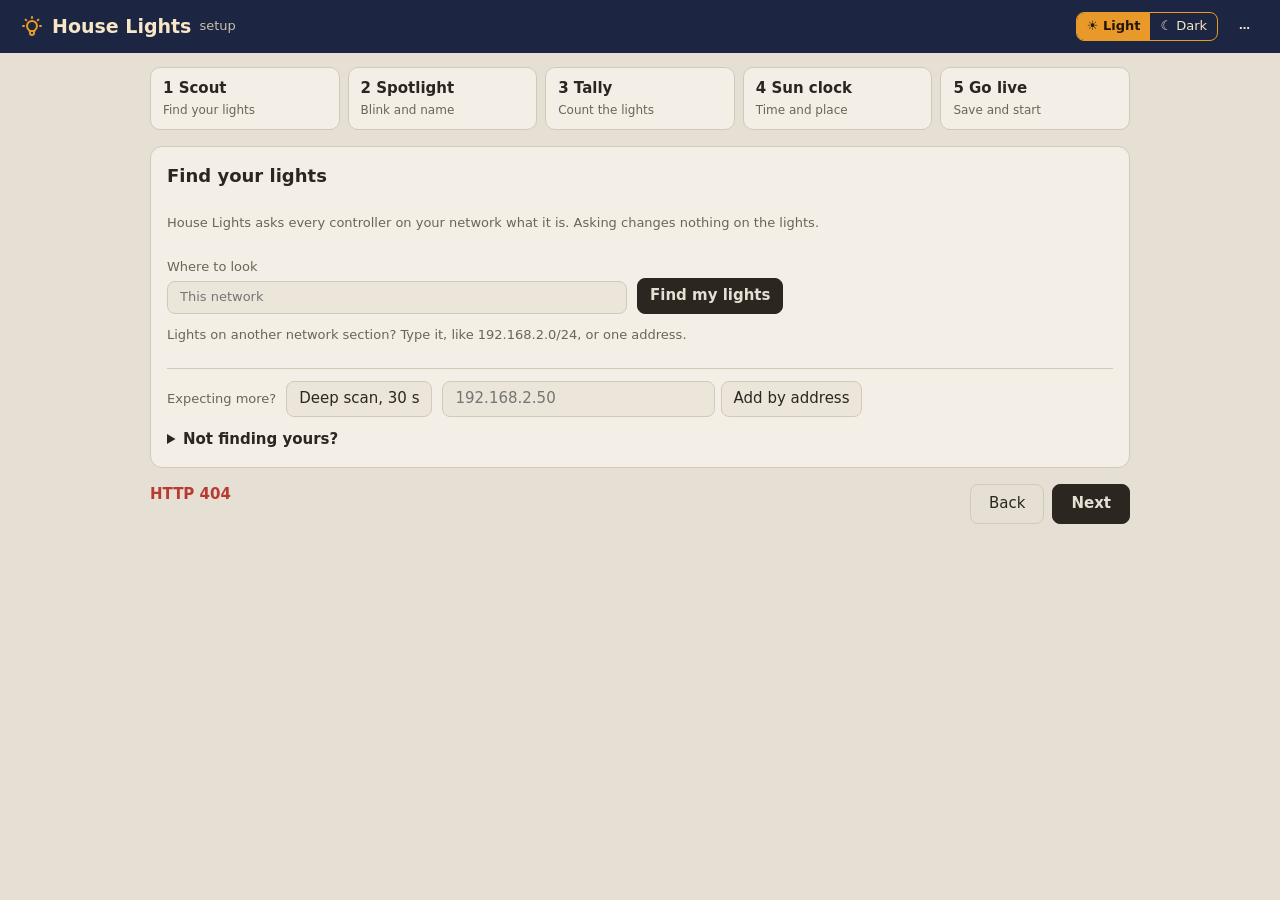
==== houselights/static/setup.html @ 3b7dd254 "Lit theme tile: dark silver border on the light page Co-Authored-By: Claude Opus 5.5 <noreply@anthro" ====
<!doctype html>
<html lang="en">
<head>
<meta charset="utf-8">
<meta name="viewport" content="width=device-width, initial-scale=1, viewport-fit=cover">
<title>House Lights setup</title>
<script>try { const t = localStorage.getItem("hl-theme"); if (t) document.documentElement.dataset.theme = t; } catch (e) {}</script>
<link rel="stylesheet" href="style.css?v=24">
<link rel="stylesheet" href="setup.css?v=12">
<link rel="icon" href="icon.svg" type="image/svg+xml">
<link rel="icon" href="icon-192.png" sizes="192x192">
<meta name="theme-color" content="#1c2541">
</head>
<body>
<header class="topbar">
  <h1><svg class="bulb" viewBox="0 0 24 24" aria-hidden="true" fill="none" stroke="currentColor" stroke-width="2" stroke-linecap="round" stroke-linejoin="round"><path d="M3 12h1m8 -9v1m8 8h1m-15.4 -6.4l.7 .7m12.1 -.7l-.7 .7"/><path d="M9 16a5 5 0 1 1 6 0a3.5 3.5 0 0 0 -1 3a2 2 0 0 1 -4 0a3.5 3.5 0 0 0 -1 -3"/><path d="M9.7 17l4.6 0"/></svg>House Lights <small>setup</small></h1>
  <span class="spacer"></span>
  <a class="button small" id="back" href="./" hidden>Dashboard</a>
  <div class="daynight" role="group" aria-label="Light or dark page">
    <button id="th-light" title="Light page"><span aria-hidden="true">☀</span><span class="wide"> Light</span></button><button id="th-dark" title="Dark page"><span aria-hidden="true">☾</span><span class="wide"> Dark</span></button>
  </div>
  <span id="mode" class="pill">…</span>
</header>
<p id="banner" class="banner" hidden></p>

<div class="wiz">
  <ol class="bigtabs steps" id="steps">
    <li data-step="0"><b>1 Scout</b><small>Find your lights</small></li>
    <li data-step="1"><b>2 Spotlight</b><small>Blink and name</small></li>
    <li data-step="2"><b>3 Tally</b><small>Count the lights</small></li>
    <li data-step="3"><b>4 Sun clock</b><small>Time and place</small></li>
    <li data-step="4"><b>5 Go live</b><small>Save and start</small></li>
  </ol>

  <!-- 1: find your lights (every kind at once) -->
  <section class="panel" data-page="0">
    <div class="ph"><h2>Find your lights</h2></div>
    <p class="muted">House Lights asks every controller on your network what it is. Asking changes nothing on the lights.</p>
    <div class="findrow">
      <label class="fld where"><span>Where to look</span>
        <input type="text" id="targets" placeholder="This network" autocomplete="off" spellcheck="false"></label>
      <button id="scan" class="primary">Find my lights</button>
    </div>
    <p class="note">Lights on another network section? Type it, like 192.168.2.0/24, or one address.</p>
    <div class="tiles" id="tiles"></div>
    <p class="note" id="scan-msg"></p>
    <ul class="found" id="found"></ul>
    <div class="more-row">
      <span class="lbl">Expecting more?</span>
      <button id="deep" title="Keeps asking every kind for up to half a minute">Deep scan, 30 s</button>
      <span class="addr"><input type="text" id="add-ip" placeholder="192.168.2.50" aria-label="Address" autocomplete="off" spellcheck="false"><button id="add">Add by address</button></span>
    </div>
    <p class="note" id="add-msg" aria-live="polite"></p>
    <details class="notfound" id="notfound"><summary>Not finding yours?</summary>
      <div class="kinds" id="kinds"></div>
      <p class="note">Other brands (Oelo, Trimlight, Gemstone, Eufy and more) have no local control House Lights can use;
        see the brand list in the README.</p>
    </details>
  </section>

  <!-- 2: Spotlight: each controller blinks, then you name it -->
  <section class="panel" data-page="1" hidden>
    <div class="ph"><h2>Name your lights</h2></div>
    <p class="muted">Each controller blinks in turn: white for 2 seconds, dark for 2 seconds. Go and see which
      lights blink, then name them.</p>
    <div class="testrun" id="n-one">
      <div class="row"><b id="n-title"></b><span class="muted" id="n-sub"></span></div>
      <div class="testdots" id="n-dots" hidden></div>
      <p class="note" id="n-status"></p>
      <div id="n-body" class="tbody"></div>
      <div class="row" id="n-nav"></div>
    </div>
  </section>

  <!-- 3: test -->
  <section class="panel" data-page="2" hidden>
    <div class="ph"><h2>Count each run</h2></div>
    <p class="muted" id="test-intro"></p>
    <div class="testrun" id="t-one">
      <div class="row"><b id="t-title"></b><span class="muted" id="t-sub"></span></div>
      <ol class="bigtabs mini" id="t-phases"></ol>
      <div class="testdots" id="t-dots"></div>
      <p class="note" id="t-status"></p>
      <div id="t-body" class="tbody"></div>
      <div class="row" id="t-nav"></div>
      <details class="tmore"><summary>More tests</summary>
        <div class="row" id="t-more-btns"></div>
        <p class="note" id="t-restore"></p>
      </details>
    </div>
  </section>

  <!-- 4: Sun clock: time zone, where you are (sunrise and sunset), live or practice -->
  <section class="panel" data-page="3" hidden>
    <div class="ph"><h2>Time and place</h2></div>
    <p class="muted">Schedules run on your local time. Sunrise and sunset schedules also need roughly where you
      are: a ZIP code is enough.</p>
    <div class="pcards">
      <div class="pcard">
        <h3>Time zone</h3>
        <p class="pbig" id="tz-show"></p>
        <p class="note"><span id="tz-src"></span> <a href="#" id="tz-change">Change</a></p>
        <div class="row" id="tz-edit" hidden>
          <input type="text" id="tz" list="tz-list" placeholder="like America/Chicago" aria-label="Time zone"><datalist id="tz-list"></datalist></div>
      </div>
      <div class="pcard wide">
        <h3>Sunrise and sunset</h3>
        <div class="row">
          <input type="text" id="zip" size="10" maxlength="10" placeholder="ZIP code" aria-label="ZIP code" autocomplete="postal-code">
          <select id="country" aria-label="Country">
            <option value="us">United States</option><option value="ca">Canada</option><option value="gb">United Kingdom</option>
            <option value="au">Australia</option><option value="nz">New Zealand</option><option value="ie">Ireland</option>
            <option value="de">Germany</option><option value="fr">France</option><option value="es">Spain</option>
            <option value="it">Italy</option><option value="nl">Netherlands</option><option value="in">India</option>
            <option value="mx">Mexico</option>
          </select>
          <button id="zip-go" class="primary">Look up</button>
        </div>
        <p class="note" id="sun-msg"></p>
        <p class="note"><a href="#" id="geo">Use this device's location</a> · <a href="#" id="ll-show">Enter latitude/longitude instead</a>
          <span id="geo-msg"></span></p>
        <div class="kv" id="ll" hidden>
          <label class="lbl" for="lat">Latitude</label><div class="row"><input type="number" id="lat" step="0.01" min="-90" max="90" style="width:8em"></div>
          <label class="lbl" for="lon">Longitude</label><div class="row"><input type="number" id="lon" step="0.01" min="-180" max="180" style="width:8em">
            <span class="note">two decimals (about 1 km) is plenty</span></div>
        </div>
      </div>
      <div class="pcard wide">
        <h3>Mode</h3>
        <div class="modes" id="modes">
          <label class="mcard"><input type="radio" name="mode" value="live"><span><b>Live</b><small>Send to the lights</small></span></label>
          <label class="mcard"><input type="radio" name="mode" value="dry"><span><b>Practice</b><small>Log only, send nothing</small></span></label>
        </div>
      </div>
    </div>
  </section>

  <!-- 5: Go live: check, then save and start -->
  <section class="panel" data-page="4" hidden>
    <div class="ph"><h2>Check and go live</h2></div>
    <div id="summary"></div>
    <details class="tmore"><summary>Details</summary><p class="muted" id="save-where"></p></details>
    <p id="save-msg"></p>
  </section>

  <div class="navrow">
    <span class="err" id="err"></span><span class="spacer"></span>
    <button id="prev" class="ghost">Back</button>
    <button id="next" class="primary">Next</button>
  </div>
</div>
<script src="setup.js?v=28"></script>
</body>
</html>
---- houselights/static/style.css ----
/* Light = warm beige, dark = graphite grey; no pure black. Amber means "changes the real lights". */
:root {
  --bg: #e6e0d4; --panel: #f3efe7; --panel2: #ebe5da; --line: #d2c9b9; --fg: #2b2720; --muted: #6c6457;
  --amber: #e9992a; --amber-ink: #8a4f00; --amber-fill-ink: #23170a; --red: #b83a32; --red-bg: #f6e2dc;
  --green: #2c7f4f; --night: #23262b; --night-fg: #b3b6bb; --dot-off: #41454c; --focus: #2f6fde;
  --dry: #b7791f; --toast: #2b2720; --toast-fg: #f3efe7; --err-bg: #8f2f28;
  --band: #1c2541; --band-fg: #f7e7c6; --tab-on: #fbe7be; --tab-on-ink: #5a3a06; --tab-done: #e2edd6; --tab-done-ink: #2f5410;
  --pick: #a0a0a0;   /* the lit theme tile's 4 px border: dark silver (bright yellow on the dark page) */
  --gutter: max(20px, env(safe-area-inset-left, 0px)); --gutter-r: max(20px, env(safe-area-inset-right, 0px));
  --radius: 12px;
  color-scheme: light;
}
@media (prefers-color-scheme: dark) { :root:not([data-theme="light"]) {
  --bg: #2b2e33; --panel: #34383e; --panel2: #3d4148; --line: #4b5058; --fg: #e9e6e0; --muted: #a6a9ae;
  --amber-ink: #ffbe5c; --red: #ff7b72; --red-bg: #4a2b2b; --green: #6fcf97; --focus: #7aa7ff;
  --toast: #e9e6e0; --toast-fg: #2b2e33; --band: #0e1a3a; --tab-on: #4a3510; --tab-on-ink: #fbe0a6;
  --tab-done: #22331a; --tab-done-ink: #b9dc8f; --pick: #ffd400; color-scheme: dark } }
:root[data-theme="dark"] {
  --bg: #2b2e33; --panel: #34383e; --panel2: #3d4148; --line: #4b5058; --fg: #e9e6e0; --muted: #a6a9ae;
  --amber-ink: #ffbe5c; --red: #ff7b72; --red-bg: #4a2b2b; --green: #6fcf97; --focus: #7aa7ff;
  --toast: #e9e6e0; --toast-fg: #2b2e33; --band: #0e1a3a; --tab-on: #4a3510; --tab-on-ink: #fbe0a6;
  --tab-done: #22331a; --tab-done-ink: #b9dc8f; --pick: #ffd400; color-scheme: dark }

* { box-sizing: border-box; }
[hidden] { display: none !important; }
body { margin: 0; background: var(--bg); color: var(--fg);
  font: 15px/1.45 system-ui, -apple-system, "Segoe UI", Roboto, sans-serif;
  padding-left: var(--gutter); padding-right: var(--gutter-r); }
h1 { font-size: 22px; margin: 0; }
h2 { font-size: 18px; margin: 0; }
.muted, .lbl { color: var(--muted); font-size: 13px; }
.note { margin: 0; color: var(--muted); font-size: 13px; }
.note:empty { display: none; }
.spacer { flex: 1; }
.wrap { display: grid; gap: 16px; max-width: 1400px; margin: 0 auto; }

/* top bar: a night-blue band across the whole window that stays at the top while scrolling */
.topbar { display: flex; flex-wrap: wrap; align-items: center; gap: 8px 12px; padding: 12px var(--gutter-r) 12px var(--gutter);
  margin: 0 calc(-1 * var(--gutter-r)) 14px calc(-1 * var(--gutter)); background: var(--band); color: var(--band-fg); }
.topbar h1 { font-size: 19px; font-weight: 600; display: inline-flex; align-items: center; gap: 8px; }
.topbar h1 small { font-size: 13px; font-weight: 400; opacity: .8; }
/* the logo: an amber bulb (icon.svg is the same bulb, for the browser tab and home screen) */
.topbar .bulb { width: 24px; height: 24px; color: var(--amber); flex: none; }
.topbar button, .topbar a.button { background: transparent; color: var(--band-fg); border-color: rgba(247, 231, 198, .35); }
.topbar button:hover:not(:disabled), .topbar a.button:hover { border-color: var(--band-fg); }
.daynight { display: inline-flex; border: 1px solid var(--amber); border-radius: 8px; overflow: hidden; }
.topbar .daynight button { border: 0; border-radius: 0; padding: 4px 10px; font-size: 13px; color: var(--band-fg); }
.topbar .daynight button.on { background: var(--amber); color: var(--amber-fill-ink); font-weight: 600; }
.pill { font-size: 11px; font-weight: 700; letter-spacing: .08em; padding: 4px 9px; border-radius: 99px; }
.pill.live { background: transparent; color: var(--amber); border: 1px solid var(--amber); }
.pill.dry { background: var(--dry); color: #fff; }
.banner { max-width: 1400px; margin: 0 auto 10px; padding: 10px 14px; border-radius: var(--radius);
  background: var(--panel); border: 1px solid var(--dry); }
.key { display: flex; flex-wrap: wrap; gap: 6px 18px; align-items: center; font-size: 13px; color: var(--muted);
  max-width: 1400px; margin: 0 auto 12px; }
.key span { display: inline-flex; align-items: center; gap: 6px; }
.key button { pointer-events: none; }

/* buttons: grey = screen only, amber = changes lights, filled amber = on the lights now, red = stop */
button, select, input[type=text], input[type=number], input[type=date], input[type=time] {
  font: inherit; color: var(--fg); background: var(--panel2); border: 1px solid var(--line);
  border-radius: 8px; padding: 6px 12px; }
button { cursor: pointer; white-space: nowrap; }
button:hover:not(:disabled) { border-color: var(--muted); }
button:disabled { opacity: .4; cursor: default; }
button:focus-visible, select:focus-visible, input:focus-visible, .seg:focus-visible { outline: 2px solid var(--focus); outline-offset: 2px; }
button.on { background: var(--fg); color: var(--bg); border-color: var(--fg); }
button.live { background: transparent; border-color: var(--amber); color: var(--amber-ink); }
button.live.on { background: var(--amber); color: var(--amber-fill-ink); border-color: var(--amber); font-weight: 600; }
button.live.on::before { content: "● "; }
button.danger { background: var(--red-bg); border-color: var(--red); color: var(--red); }
button.primary { background: var(--fg); color: var(--bg); border-color: var(--fg); font-weight: 600; }
button.ghost { background: transparent; }
button.small { padding: 4px 9px; font-size: 13px; }
input[type=number] { width: 5em; }
input[type=color] { width: 38px; height: 32px; padding: 2px; border: 1px solid var(--line); border-radius: 8px; background: var(--panel2); }
label { display: inline-flex; align-items: center; gap: 6px; color: var(--muted); font-size: 13px; }
select optgroup { color: var(--muted); }
select option { color: var(--fg); }
.seg-toggle { display: inline-flex; flex-wrap: wrap; }
.seg-toggle button { border-radius: 0; margin-left: -1px; }
.seg-toggle button:first-child { border-radius: 8px 0 0 8px; margin-left: 0; }
.seg-toggle button:last-child { border-radius: 0 8px 8px 0; }
.row { display: flex; flex-wrap: wrap; align-items: center; gap: 8px; }

/* panels */
.panel { background: var(--panel); border: 1px solid var(--line); border-radius: var(--radius);
  padding: 16px; display: flex; flex-direction: column; gap: 12px; min-width: 0; }
.ph { display: flex; flex-wrap: wrap; align-items: center; gap: 6px 12px; }

.topbar { position: sticky; top: env(safe-area-inset-top, 0px); z-index: 8; }
body::before { content: ""; position: fixed; inset: 0 0 auto; height: env(safe-area-inset-top, 0px); z-index: 10; background: var(--band); }
/* big tabs: rectangles with a name and a line under it (dashboard pages, wizard steps) */
.bigtabs { display: grid; grid-auto-columns: minmax(0, 1fr); grid-auto-flow: column; gap: 8px;
  max-width: 1400px; margin: 0 auto 16px; padding: 0; list-style: none; }
.bigtabs > * { display: flex; flex-direction: column; align-items: flex-start; gap: 2px; text-align: left; white-space: normal;
  padding: 10px 12px; border-radius: 10px; background: var(--panel); border: 1px solid var(--line); color: var(--fg); font-size: 15px; }
.bigtabs b { font-weight: 600; }
.bigtabs small { font-size: 12px; color: var(--muted); }
.bigtabs [aria-selected="true"], .bigtabs .on { background: var(--tab-on); color: var(--tab-on-ink); border: 1.5px solid var(--amber); }
.bigtabs [aria-selected="true"] small, .bigtabs .on small { color: var(--tab-on-ink); }
.bigtabs .done { background: var(--tab-done); color: var(--tab-done-ink); }
.bigtabs .done small { color: var(--tab-done-ink); }
.bigtabs .done b::before { content: "\2713  "; }
/* thin scroll bars inside boxes */
.tiles, .sched-list, .scroller { scrollbar-width: thin; }
.tiles::-webkit-scrollbar, .sched-list::-webkit-scrollbar { width: 4px; }
.scroller::-webkit-scrollbar { height: 4px; }
.tiles::-webkit-scrollbar-thumb, .sched-list::-webkit-scrollbar-thumb, .scroller::-webkit-scrollbar-thumb { background: var(--muted); border-radius: 4px; }
.tab { display: grid; gap: 16px; min-width: 0; }
.split { display: grid; grid-template-columns: 1fr 1fr; gap: 16px; align-items: start; }

/* quick settings */
/* 12 tiles (4 x 3) visible; the rest scroll inside the box, a row at a time (phones: 3 x 4) */
.tiles { display: grid; grid-template-columns: repeat(4, minmax(0, 1fr)); grid-auto-rows: 84px; gap: 8px;
  max-height: calc(3 * 84px + 2 * 8px); overflow-y: auto; scroll-snap-type: y mandatory; padding-right: 4px; }
.tile { scroll-snap-align: start; }
.tile { display: flex; flex-direction: column; align-items: stretch; gap: 0; padding: 0; overflow: hidden;
  text-align: left; border-radius: 10px; white-space: normal; }
.tile-face { height: 26px; flex: none; background: var(--g); }
.tile-st { white-space: nowrap; overflow: hidden; text-overflow: ellipsis; }
.tile-label { font-size: 13px; line-height: 1.2; padding: 6px 9px 2px; }
.tile-st { font-size: 11px; color: var(--muted); padding: 0 9px 7px; }
/* Quick Settings: a tile or button that's on keeps its look and gets a thick amber border */
.tile.on { position: relative; background: var(--panel2); color: var(--fg); border-color: var(--line); }
/* the theme that's on: a 4 px border on top of its colours, silver (dark page: bright yellow) */
.tile.on::after { content: ""; position: absolute; inset: 0; border-radius: inherit; pointer-events: none;
  box-shadow: inset 0 0 0 4px var(--pick); }
.tile:active { transform: scale(.97); }
#now-playing b { color: var(--amber-ink); }

/* visualization */
.viewer { position: relative; background: var(--night); border-radius: 10px; overflow: hidden; }
.vbadge { position: absolute; top: 10px; left: 12px; z-index: 2; pointer-events: none;
  font: 700 11px/1 ui-monospace, Menlo, Consolas, monospace; letter-spacing: .06em; padding: 6px 9px; border-radius: 99px; }
.vbadge.idle { background: #3a3e45; color: var(--night-fg); }
.vbadge.preview { background: rgba(35, 38, 43, .75); color: #eceae5; border: 1px dashed #eceae5; }
.vbadge.live { background: var(--amber); color: var(--amber-fill-ink); }
.vbadge.dry { background: var(--dry); color: #fff; }
.strips { padding: 42px 14px 12px; display: grid; gap: 8px; }
.scroller { overflow-x: auto; padding-bottom: 6px; }
.stripsin { display: grid; gap: 14px; min-width: 100%; width: max-content; }
.strips.fit .stripsin { width: 100%; }
/* one row per run: name on the left, a tall bar of lights (to scale) on the right */
.vrun { display: grid; grid-template-columns: 9.5em minmax(0, 1fr); column-gap: 12px; row-gap: 3px; align-items: center; }
.vrun > .vl { grid-row: span 2; }
.vl { color: var(--night-fg); font-size: 12px; display: flex; flex-direction: column; gap: 2px; position: sticky; left: 0; z-index: 1;
  background: var(--night); }
.vl b { color: #eceae5; font-size: 13px; font-weight: 600; }
.dots, .ticks { display: grid; gap: 2px; }
.dots i { height: 22px; border-radius: 3px; background: var(--dot-off); width: 100%; }
.strips.fit .dots i { width: min(100%, 12px); justify-self: center; }
.ticks span { font: 10px/1.2 ui-monospace, Menlo, monospace; color: var(--night-fg); border-inline-start: 1px solid #50555d;
  padding-inline-start: 2px; overflow: hidden; white-space: nowrap; }
/* light 1 at the right end of the run: drawn from the right, light numbers running right to left */
.vrun.rev .dots, .vrun.rev .ticks { direction: rtl; justify-self: end; }
.vrun.rev .dots, .vrun.rev .ticks { justify-self: end; }
/* at Fit nothing may push the runs wider than the screen (rows are sized as a share of the width) */
.vnote { margin: 0; color: var(--night-fg); font-size: 12px; }

/* scene editor */
.params { display: inline-flex; gap: 8px; flex-wrap: wrap; }
.scene-views { display: grid; gap: 12px; }
.scene-view { display: grid; gap: 6px; }
.sv-head { display: flex; justify-content: space-between; gap: 10px; flex-wrap: wrap; }
#sc-strip, #sc-time { width: 100%; display: block; border-radius: 8px; background: var(--night); }
#sc-strip { height: 56px; }
#sc-time { height: 220px; }
#sc-time { cursor: crosshair; image-rendering: pixelated; }
.ts-wrap { display: grid; grid-template-columns: auto 1fr; gap: 6px; }
.ts-axis { display: flex; flex-direction: column; justify-content: space-between; font-size: 11px; color: var(--muted); text-align: right; }
.ts-foot { display: flex; justify-content: space-between; font-size: 11px; color: var(--muted); padding-left: 34px; }

/* light runs */
.runs { display: grid; grid-template-columns: repeat(auto-fit, minmax(min(100%, 520px), 1fr)); gap: 16px; }
.card.disabled { opacity: .7; }
.card.disabled .row:not(.pattern), .card.disabled [data-act="play"], .card.disabled [data-act="stop"] { display: none; }
.head { display: flex; justify-content: space-between; gap: 12px; align-items: flex-start; }
.sub, .strip-meta, footer, .status { color: var(--muted); font-size: 13px; }
.status { text-align: right; }
.status .dot { display: inline-block; width: 8px; height: 8px; border-radius: 50%; margin-right: 5px; background: var(--muted); }
.status .dot.on { background: var(--green); }
.status .swatch { display: inline-block; width: 12px; height: 12px; border-radius: 3px; vertical-align: -2px; border: 1px solid var(--line); }
.live-tag { color: var(--amber-ink); font-weight: 600; font-size: 12px; }
.strip { display: flex; gap: 3px; padding: 12px 8px; background: var(--night); border-radius: 8px; overflow-x: auto; }
.seg { flex: 1 0 auto; display: flex; justify-content: space-around; gap: 2px; padding: 5px 3px; border-radius: 6px;
  border: 1px solid transparent; background: none; cursor: pointer; min-width: 28px; position: relative; }
.seg:hover { border-color: #5a606a; }
.seg.selected { border-color: var(--amber); background: rgba(233, 153, 42, .15); }
.seg.mixed::after { content: ""; position: absolute; top: -6px; right: 2px; width: 5px; height: 5px; border-radius: 50%; background: var(--dry); }
.seg.unreach { border: 1px dashed #5a606a; cursor: default; }
.strip.rev, .strip.rev .seg { flex-direction: row-reverse; }   /* light 1 at the right end */
.light { width: 7px; height: 7px; border-radius: 50%; background: var(--dot-off); }
.strip.preview { outline: 1px dashed var(--amber); }
.strip-meta { display: flex; justify-content: space-between; gap: 8px; margin-top: -6px; }
.bright { flex: 1; min-width: 200px; }
.bright input { flex: 1; accent-color: var(--amber); }
output { min-width: 2.5em; color: var(--fg); }
.presets { border: 1px solid var(--line); border-radius: 10px; padding: 10px; display: grid; gap: 8px; background: var(--panel2); }
.pgroup { display: grid; gap: 4px; }
.sw { display: flex; flex-wrap: wrap; gap: 5px; }
.sw button { width: 28px; height: 28px; border-radius: 6px; padding: 0; border: 1px solid var(--line); }
.describe { margin: -4px 0 0; color: var(--muted); font-size: 13px; }
.describe:empty { display: none; }
.ai-box { display: flex; flex-direction: column; gap: 6px; align-items: flex-start; }
.ai { margin: 0; width: 100%; white-space: pre-wrap; font: 13px/1.5 ui-monospace, Menlo, Consolas, monospace;
  background: var(--panel2); border: 1px solid var(--line); border-radius: 6px; padding: 10px; }
.row.foot { justify-content: flex-end; }
.row.foot .job { margin-right: auto; color: var(--muted); font-size: 13px; }
.more, .mobile-bar { display: none; }
footer { padding: 16px 0 28px; max-width: 900px; margin: 0 auto; }

.toast { position: fixed; bottom: calc(16px + env(safe-area-inset-bottom, 0px)); left: 50%; transform: translateX(-50%);
  background: var(--toast); color: var(--toast-fg); padding: 10px 16px; border-radius: 8px; max-width: calc(100% - 32px); z-index: 30; }
.toast.err { background: var(--err-bg); color: #fff; }

/* schedules */
.sched-head #sched-state { margin-right: auto; }
.sched-warn { margin: 0; padding: 8px 10px; border: 1px solid var(--red); border-radius: 8px; background: var(--red-bg);
  color: var(--red); font-size: 13px; }
.sched-list { list-style: none; margin: 0; padding: 0 4px 0 0; display: flex; flex-direction: column; gap: 6px; overflow-y: auto; }
.sched, .sched-empty { display: flex; gap: 10px; align-items: center; padding: 8px 10px;
  border: 1px solid var(--line); border-radius: 8px; background: var(--panel2); }
.sched-empty { color: var(--muted); font-size: 13px; }
.sched.off .sched-main { opacity: .55; }
.sched-main { flex: 1; min-width: 0; }
.sched-name { font-weight: 600; display: flex; gap: 8px; align-items: center; }
.sched-sub, .sched-when { color: var(--muted); font-size: 13px; }
.sched-when { color: var(--fg); }
.sched-err { color: var(--red); font-size: 12px; }
.sched-btns { display: flex; gap: 4px; }
.badge { font-size: 11px; font-weight: 700; padding: 1px 7px; border-radius: 99px; background: var(--green); color: #fff; }
.switch input { width: 18px; height: 18px; accent-color: var(--amber); }
.sched-dialog { width: min(640px, calc(100% - 32px)); max-height: calc(100% - 32px); padding: 0;
  background: var(--panel); color: var(--fg); border: 1px solid var(--line); border-radius: var(--radius); }
.sched-dialog::backdrop { background: rgba(30, 28, 24, .55); }
.sched-form { display: flex; flex-direction: column; gap: 12px; padding: 16px; }
.sched-title { justify-content: space-between; }
.sched-form fieldset { border: 1px solid var(--line); border-radius: 8px; margin: 0; padding: 8px 12px 10px;
  display: flex; flex-direction: column; gap: 8px; }
.sched-form legend { color: var(--muted); font-size: 13px; padding: 0 4px; }
.field { display: flex; flex-direction: column; align-items: stretch; gap: 4px; }
.chip { border: 1px solid var(--line); border-radius: 99px; padding: 4px 10px; color: var(--fg); }
.chip:has(input:checked) { border-color: var(--amber); }
.days button { min-width: 36px; }
input:disabled, select:disabled { opacity: .45; }
.offset, .duration { display: inline-flex; align-items: center; gap: 6px; color: var(--muted); font-size: 13px; flex-wrap: wrap; }
.offset input, .duration input { width: 4em; }
.sched-next { margin: 0; color: var(--green); font-size: 13px; min-height: 1.4em; }
.sched-next.err { color: var(--red); }
.sched-buttons { justify-content: flex-end; }
.sched-buttons #sd-delete { margin-right: auto; }

@media (max-width: 900px) { .split { grid-template-columns: 1fr; } }

/* phones */
@media (max-width: 700px) {
  :root { --gutter: max(14px, env(safe-area-inset-left, 0px)); --gutter-r: max(14px, env(safe-area-inset-right, 0px)); }
  body { padding-bottom: calc(76px + env(safe-area-inset-bottom, 0px)); }
  .topbar { padding-top: 10px; padding-bottom: 10px; gap: 6px 8px; }
  .topbar h1 { font-size: 16px; }
  .topbar .wide { display: none; }
  .topbar button, .topbar a.button { min-height: 32px; }
  .bigtabs { grid-template-columns: 1fr 1fr; grid-auto-flow: row; gap: 6px; }
  .bigtabs > * { padding: 8px 10px; font-size: 14px; }
  .bigtabs small { font-size: 11px; }
  .tiles { grid-template-columns: repeat(3, minmax(0, 1fr)); max-height: calc(4 * 84px + 3 * 8px); }
  .vrun, .strips.fit .vrun { grid-template-columns: minmax(0, 1fr); }
  .vrun > .vl { grid-row: auto; flex-direction: row; flex-wrap: wrap; gap: 0 8px; }
  .panel { padding: 12px; gap: 10px; }
  button, select { min-height: 40px; }
  button.small { min-height: 34px; }
  .more { display: inline-block; margin-left: 8px; }
  .head { align-items: center; }
  .card.collapsed .row:not(.power-row), .card.collapsed .describe, .card.collapsed .strip-meta,
  .card.collapsed .ai-box, .card.collapsed .picked, .card.collapsed .presets { display: none; }
  .seg { min-width: 22px; }
  .light { width: 5px; height: 5px; }
  .mobile-bar { display: flex; gap: 8px; position: fixed; left: 0; right: 0; bottom: 0; z-index: 10; background: var(--panel);
    border-top: 1px solid var(--line);
    padding: 10px max(14px, env(safe-area-inset-right, 0px)) calc(10px + env(safe-area-inset-bottom, 0px)) max(14px, env(safe-area-inset-left, 0px)); }
  .mobile-bar button { flex: 1; }
  .toast { bottom: calc(80px + env(safe-area-inset-bottom, 0px)); }
  .sched { flex-wrap: wrap; }
  .sched-btns { width: 100%; justify-content: flex-end; }
  .sched-dialog { width: 100%; max-width: 100%; height: 100%; max-height: 100%; border-radius: 0; border: 0; }
  .days { width: 100%; }
  .days button { flex: 1; }
}

/* links that look like buttons (Settings: Change setup) */
a.button { display: inline-block; text-decoration: none; font: inherit; border-radius: 8px; padding: 6px 12px;
  border: 1px solid var(--line); background: var(--panel2); color: var(--fg); }
a.button.primary { background: var(--fg); color: var(--bg); border-color: var(--fg); font-weight: 600; }
a.button.small { padding: 4px 9px; font-size: 13px; }
a.button:hover { border-color: var(--muted); }
a.button:focus-visible { outline: 2px solid var(--focus); outline-offset: 2px; }
#settings p { margin: 0; }

/* Settings tab */
.settings-table { border-collapse: collapse; width: 100%; font-size: 14px; }
.settings-table th, .settings-table td { text-align: left; padding: 6px 8px; border-bottom: 1px solid var(--line); }
.settings-table th { color: var(--muted); font-weight: 600; font-size: 13px; }
#settings-body { display: grid; gap: 8px; min-width: 0; overflow-wrap: anywhere; }
#settings-body .tablewrap { overflow-x: auto; }
.settings-table td, .settings-table th { overflow-wrap: normal; }
.settings-table th { white-space: nowrap; }
.settings-table td:last-child { text-align: right; }

/* setup wizard */
.wiz { max-width: 980px; margin: 0 auto 40px; display: grid; gap: 16px; }
.steps:not(.bigtabs) { display: flex; flex-wrap: wrap; gap: 6px; padding: 0; margin: 0; list-style: none; }
.steps:not(.bigtabs) li { padding: 5px 12px; border-radius: 99px; background: var(--panel2); color: var(--muted); font-size: 13px; }
.steps:not(.bigtabs) li.on { background: var(--fg); color: var(--bg); font-weight: 600; }
.steps:not(.bigtabs) li.done { color: var(--fg); }
.choice { display: grid; gap: 8px; grid-template-columns: repeat(auto-fill, minmax(240px, 1fr)); }
.choice label { display: flex; gap: 10px; align-items: flex-start; padding: 12px; border: 1px solid var(--line);
  border-radius: var(--radius); background: var(--panel2); cursor: pointer; }
.choice label.off { opacity: .55; cursor: default; }
.choice small { display: block; color: var(--muted); }
.choice small.count { margin-top: 8px; color: var(--fg); }
.choice small.count select { margin-left: 4px; }
.wiz table { border-collapse: collapse; width: 100%; font-size: 14px; }
.wiz th, .wiz td { text-align: left; padding: 6px 8px; border-bottom: 1px solid var(--line); vertical-align: middle; }
.wiz th { color: var(--muted); font-weight: 600; font-size: 13px; }
.wiz td input[type=text] { width: 100%; min-width: 8em; }
.wiz .tablewrap { overflow-x: auto; }
.wiz .err { color: var(--red); font-weight: 600; }
.wiz .ok { color: var(--green); font-weight: 600; }
.wiz .navrow { display: flex; gap: 8px; justify-content: flex-end; }
.testrun { border: 1px solid var(--line); border-radius: var(--radius); padding: 12px; display: grid; gap: 8px; background: var(--panel2); }
.testdots { display: grid; gap: 2px; background: var(--night); padding: 10px; border-radius: 8px; }
/* tall bars like Your house on the dashboard: one bar per light, all in one row */
.testdots i { display: block; height: 22px; border-radius: 3px; background: var(--dot-off); max-width: 12px; width: 100%; justify-self: center; }
.kv { display: grid; grid-template-columns: max-content 1fr; gap: 6px 12px; align-items: center; }
@media (max-width: 640px) { .kv { grid-template-columns: 1fr; } }
.testrun .count { display: flex; flex-wrap: wrap; gap: 8px; align-items: center; padding: 8px; border: 1px dashed var(--line); border-radius: 8px; }
---- houselights/static/setup.css ----
/* Setup wizard extras (the base look is in style.css). */
.steps li.jump { cursor: pointer; }
.steps li.jump:hover:not(.on) { outline: 1px solid var(--line); }

/* never wider than the window: grid and flex children may shrink, long words wrap, tables
   scroll inside their own box */
.wiz { grid-template-columns: minmax(0, 1fr); }
.wiz > *, .wiz .panel > * { min-width: 0; }
.wiz .panel { overflow-wrap: anywhere; }
.wiz input[type=text], .wiz input[type=password], .wiz select { max-width: 100%; }
.topbar h1 { min-width: 0; }
.wiz input[type=password] { font: inherit; color: var(--fg); background: var(--panel2); border: 1px solid var(--line);
  border-radius: 8px; padding: 6px 12px; }

/* step 1: find your lights */
.findrow { display: flex; flex-wrap: wrap; align-items: flex-end; gap: 8px 10px; }
.findrow .where { flex: 1 1 260px; max-width: 460px; }
.tiles { display: grid; gap: 8px; grid-template-columns: repeat(auto-fit, minmax(130px, 1fr)); }
.tile { border: 1px solid var(--line); border-radius: var(--radius); background: var(--panel2); padding: 8px 12px;
  display: grid; grid-template-columns: 1fr auto; align-items: baseline; gap: 0 8px; }
.tile .tname { font-size: 13px; color: var(--muted); font-weight: 600; }
.tile .tnum { font-size: 24px; line-height: 1.1; grid-row: span 2; align-self: center; }
.tile .tsub { font-size: 12px; color: var(--muted); min-height: 1.3em; }
.tile.asking .tsub, .tile.deep .tsub { color: var(--amber-ink); }
.tile.error .tsub { color: var(--red); }
.tile.asking, .tile.deep { border-color: var(--amber); }
.found { list-style: none; margin: 0; padding: 0; border-top: 1px solid var(--line); }
.found li { border-bottom: 1px solid var(--line); padding: 8px 4px; }
.frow { display: grid; grid-template-columns: auto auto minmax(0, 1fr); gap: 4px 10px; align-items: start; }
.frow > input[type=checkbox] { width: 18px; height: 18px; margin: 2px 0 0; }
.frow.off .fmain > b, .frow.off .ftitle { opacity: .75; }
.fmain { display: grid; gap: 2px; }
.ftitle { display: flex; flex-wrap: wrap; gap: 0 8px; align-items: baseline; }
.fzone { font-size: 13px; }
.fsub, .ftier, .freason { font-size: 12px; color: var(--muted); }
.ftier { font-style: italic; }
.freason { color: var(--fg); }
.freason code, .ksteps code { font-size: 12px; background: var(--panel2); border: 1px solid var(--line); border-radius: 4px;
  padding: 0 4px; overflow-wrap: anywhere; }
.ftuya { margin-top: 4px; }
.ftuya input { flex: 1 1 140px; min-width: 0; }
.fen { font-size: 12px; }
.badge { font-size: 11px; font-weight: 700; letter-spacing: .03em; padding: 2px 7px; border-radius: 99px; margin-top: 1px;
  border: 1px solid var(--line); background: var(--panel2); color: var(--fg); white-space: nowrap; }
.badge.k-govee { border-color: #2f8f8a; }
.badge.k-wled { border-color: #6b5bd6; }
.badge.k-jellyfish { border-color: #c2569b; }
.badge.k-tuya { border-color: var(--amber); }
.more-row { display: flex; flex-wrap: wrap; align-items: center; gap: 8px 10px; }
.more-row .addr { display: inline-flex; gap: 6px; flex: 1 1 260px; max-width: 420px; }
.more-row .addr input { flex: 1 1 auto; min-width: 0; width: 10em; }
.notfound > summary { cursor: pointer; font-weight: 600; }
.notfound[open] > summary { margin-bottom: 10px; }
.notfound > .note { margin-top: 10px; }
.kinds { display: grid; gap: 8px; grid-template-columns: repeat(2, minmax(0, 1fr)); }   /* the four kinds, 2 x 2 */
@media (max-width: 700px) { .kinds { grid-template-columns: minmax(0, 1fr); } }
.kcard { border: 1px solid var(--line); border-radius: var(--radius); background: var(--panel2); padding: 12px;
  display: flex; flex-direction: column; gap: 6px; min-width: 0; }
.kcard p { margin: 0; }
.kknow { font-size: 14px; }
.ksteps { margin: 0; padding-left: 20px; font-size: 13px; color: var(--muted); }
.ksteps li { margin: 2px 0; }
.kcount { color: var(--fg); flex-wrap: wrap; }
.kadd input[type=text], .kadd input[type=password] { flex: 1 1 120px; min-width: 0; width: 8em; }
.kmsg .kdeep { margin-left: 4px; }

/* step 3: one card per run */
.runcards { display: grid; gap: 10px; }
.runcard { border: 1px solid var(--line); border-radius: var(--radius); padding: 12px; display: grid; gap: 10px; background: var(--panel2); }
.rc-head { align-items: center; }
.rc-grid { display: grid; gap: 10px 14px; grid-template-columns: 2fr 1fr 1fr 1.2fr; align-items: start; }
.fld { display: flex; flex-direction: column; align-items: stretch; gap: 4px; }
.fld > span { color: var(--muted); font-size: 13px; }
.fld input, .fld select { width: 100%; box-sizing: border-box; }
.fld small.note { font-size: 12px; }
@media (max-width: 700px) { .rc-grid { grid-template-columns: 1fr 1fr; } }

/* steps 2 and 3: one controller at a time */
/* Count / Check the ends / Done: like the step tabs at the top, a size smaller; click to go back */
.bigtabs.mini { margin: 0; gap: 6px; max-width: none; }
.bigtabs.mini > * { padding: 6px 10px; font-size: 13px; border-radius: 8px; }
.bigtabs.mini small { font-size: 11px; }
.bigtabs .jump { cursor: pointer; }
.bigtabs .jump:hover { border-color: var(--muted); }
/* every button in a test box the same size as the rest of the wizard */
.testrun button, .testrun button.small { padding: 7px 14px; font-size: 14px; min-height: 36px; }

.tbody { display: grid; gap: 8px; }
.tq { margin: 6px 0 0; font-weight: 600; }
.answers { display: flex; flex-wrap: wrap; gap: 8px; align-items: center; }
.tsum { margin: 4px 0; font-size: 16px; font-weight: 600; }
.help { padding-left: 20px; }
.help li { margin: 2px 0; }
#t-nav { display: flex; gap: 8px; align-items: center; border-top: 1px solid var(--line); padding-top: 8px; }
.tmore summary { cursor: pointer; color: var(--fg); font-size: 14px; font-weight: 600; padding: 4px 0; }
.tmore[open] summary { margin-bottom: 8px; }
.sweep { display: grid; gap: 4px; }
.sweep-dots { display: grid; gap: 2px; background: var(--night); padding: 10px; border-radius: 8px; }
.sweep-dots i { display: block; height: 22px; border-radius: 3px; background: var(--dot-off); max-width: 12px; width: 100%; justify-self: center; }
.sweep-ends { display: flex; justify-content: space-between; font-size: 12px; color: var(--muted); }

/* step 5 */
.note.warn { color: var(--red); font-weight: 600; }
.note.ok-line { color: var(--green); }

/* step 6 */
.wiz td.links { white-space: nowrap; font-size: 13px; }
.wiz a { color: var(--focus); }

.intro p { margin: 0 0 4px; }

/* step tabs: five across; on phones the names only */
.wiz .bigtabs { margin: 0; }
.bigtabs li.jump { cursor: pointer; }
@media (max-width: 700px) {
  .wiz .bigtabs { grid-template-columns: none; grid-auto-flow: column; gap: 4px; }
  .wiz .bigtabs li { padding: 7px 6px; font-size: 12px; }
  .wiz .bigtabs small { display: none; }
  .topbar h1 small { display: none; }
}

/* step 2 (Spotlight): its place along the house, left to right */
.slots { display: grid; grid-template-columns: repeat(auto-fit, minmax(110px, 1fr)); gap: 8px; }
.slots button.slot { white-space: normal; min-height: 42px; border-style: dashed; color: var(--muted); }
.slots button.slot.named { border-style: solid; background: var(--tab-done); color: var(--tab-done-ink); }
.slots button.slot.on { border: 1.5px solid var(--amber); background: var(--tab-on); color: var(--tab-on-ink); font-weight: 600; }
#n-nav { display: flex; gap: 8px; align-items: center; border-top: 1px solid var(--line); padding-top: 8px; flex-wrap: wrap; }

/* step 3 (Tally): colour answer buttons */
button.swatch::before { content: ""; display: inline-block; width: 12px; height: 12px; border-radius: 3px; margin-right: 6px;
  vertical-align: -1px; background: var(--sw); border: 1px solid var(--line); }
.n-fields { display: grid; gap: 10px 14px; grid-template-columns: minmax(0, 2fr) minmax(0, 1fr); align-items: end; }
@media (max-width: 700px) { .n-fields { grid-template-columns: minmax(0, 1fr); } }
/* inputs inside the grey test box: a shade lighter, so they show */
.testrun input[type=number], .testrun input[type=text], .testrun select { background: var(--panel); border-color: var(--muted); }

/* step 4 (Sun clock): one card each for the time zone, sunrise and sunset, and the mode */
.pcards { display: grid; gap: 12px; grid-template-columns: repeat(2, minmax(0, 1fr)); }
.pcard { border: 1px solid var(--line); border-radius: var(--radius); background: var(--panel2); padding: 12px 14px;
  display: grid; gap: 8px; align-content: start; min-width: 0; }
.pcard h3 { margin: 0; font-size: 15px; }
.pcard.wide { grid-column: 1 / -1; }
.pcard input[type=text], .pcard input[type=number], .pcard select { background: var(--panel); border-color: var(--muted); }
.pbig { margin: 0; font-size: 18px; font-weight: 600; }
.sunline { margin: 0; font-size: 16px; font-weight: 600; color: var(--green); }
.modes { display: grid; gap: 8px; grid-template-columns: repeat(2, minmax(0, 1fr)); }
.mcard { display: flex; gap: 10px; align-items: center; padding: 10px 12px; border: 1px solid var(--line); border-radius: 10px;
  background: var(--panel); color: var(--fg); cursor: pointer; font-size: 15px; }
.mcard span { display: grid; }
.mcard small { color: var(--muted); font-size: 12px; }
.mcard input { width: 18px; height: 18px; accent-color: var(--amber); }
.mcard:has(input:checked) { border: 1.5px solid var(--amber); background: var(--tab-on); color: var(--tab-on-ink); }
.mcard:has(input:checked) small { color: var(--tab-on-ink); }
.wiz .navrow button { padding: 8px 18px; font-size: 15px; }
@media (max-width: 700px) { .pcards, .modes { grid-template-columns: minmax(0, 1fr); } }
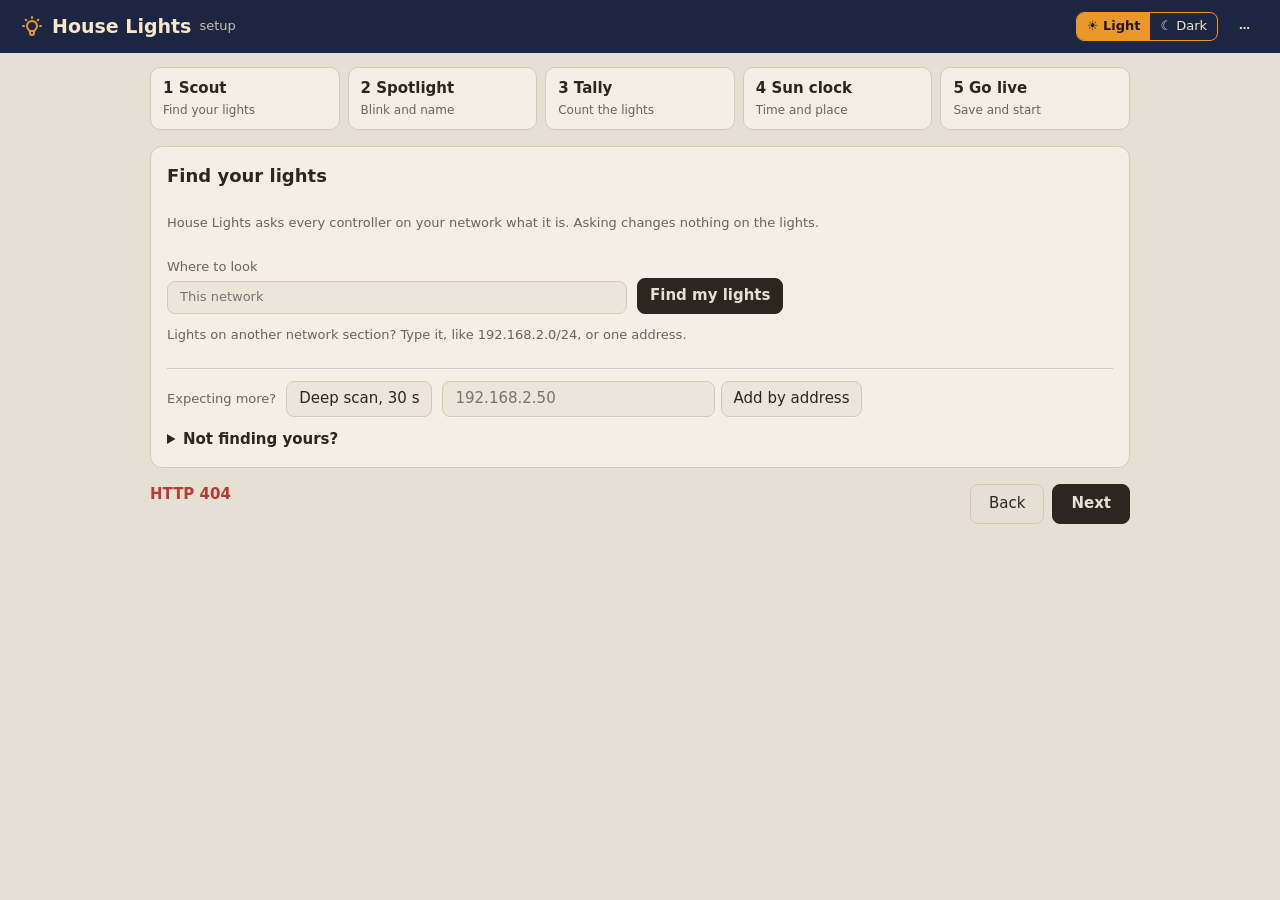
==== commit ac355ec6: "Optional dashboard password: login page, log out, a wizard block, and --set-password Off by default," ====
--- a/houselights/static/setup.html
+++ b/houselights/static/setup.html
@@ -4,9 +4,9 @@
 <meta charset="utf-8">
 <meta name="viewport" content="width=device-width, initial-scale=1, viewport-fit=cover">
 <title>House Lights setup</title>
-<script>try { const t = localStorage.getItem("hl-theme"); if (t) document.documentElement.dataset.theme = t; } catch (e) {}</script>
-<link rel="stylesheet" href="style.css?v=24">
-<link rel="stylesheet" href="setup.css?v=12">
+<script src="theme-init.js?v=1"></script>
+<link rel="stylesheet" href="style.css?v=27">
+<link rel="stylesheet" href="setup.css?v=13">
 <link rel="icon" href="icon.svg" type="image/svg+xml">
 <link rel="icon" href="icon-192.png" sizes="192x192">
 <meta name="theme-color" content="#1c2541">
@@ -16,6 +16,7 @@
   <h1><svg class="bulb" viewBox="0 0 24 24" aria-hidden="true" fill="none" stroke="currentColor" stroke-width="2" stroke-linecap="round" stroke-linejoin="round"><path d="M3 12h1m8 -9v1m8 8h1m-15.4 -6.4l.7 .7m12.1 -.7l-.7 .7"/><path d="M9 16a5 5 0 1 1 6 0a3.5 3.5 0 0 0 -1 3a2 2 0 0 1 -4 0a3.5 3.5 0 0 0 -1 -3"/><path d="M9.7 17l4.6 0"/></svg>House Lights <small>setup</small></h1>
   <span class="spacer"></span>
   <a class="button small" id="back" href="./" hidden>Dashboard</a>
+  <button class="small" id="logout" title="Log out of this dashboard" hidden>Log out</button>
   <div class="daynight" role="group" aria-label="Light or dark page">
     <button id="th-light" title="Light page"><span aria-hidden="true">☀</span><span class="wide"> Light</span></button><button id="th-dark" title="Dark page"><span aria-hidden="true">☾</span><span class="wide"> Dark</span></button>
   </div>
@@ -140,6 +141,12 @@
     <div class="ph"><h2>Check and go live</h2></div>
     <div id="summary"></div>
     <details class="tmore"><summary>Details</summary><p class="muted" id="save-where"></p></details>
+    <div class="pcard wide" id="pw">
+      <h3>Dashboard password <small class="muted">(optional)</small></h3>
+      <p class="muted" id="pw-state"></p>
+      <div id="pw-body"></div>
+      <p class="pwmsg" id="pw-msg" role="status"></p>
+    </div>
     <p id="save-msg"></p>
   </section>
 
@@ -149,6 +156,6 @@
     <button id="next" class="primary">Next</button>
   </div>
 </div>
-<script src="setup.js?v=28"></script>
+<script src="setup.js?v=29"></script>
 </body>
 </html>
--- a/houselights/static/style.css
+++ b/houselights/static/style.css
@@ -2,10 +2,12 @@
 :root {
   --bg: #e6e0d4; --panel: #f3efe7; --panel2: #ebe5da; --line: #d2c9b9; --fg: #2b2720; --muted: #6c6457;
   --amber: #e9992a; --amber-ink: #8a4f00; --amber-fill-ink: #23170a; --red: #b83a32; --red-bg: #f6e2dc;
-  --green: #2c7f4f; --night: #23262b; --night-fg: #b3b6bb; --dot-off: #41454c; --focus: #2f6fde;
+  --green: #2c7f4f; --focus: #2f6fde;
+  /* light strips (Your house, wizard, run panels): almost white here, so colours look natural; night grey on the dark page */
+  --night: #fcfbf8; --night-fg: #5a5347; --night-ink: #2b2720; --night-chip: #ece7dd; --night-line: #cfc7b8; --dot-off: #e4dfd5; --dot-edge: rgba(0, 0, 0, .18);
   --dry: #b7791f; --toast: #2b2720; --toast-fg: #f3efe7; --err-bg: #8f2f28;
   --band: #1c2541; --band-fg: #f7e7c6; --tab-on: #fbe7be; --tab-on-ink: #5a3a06; --tab-done: #e2edd6; --tab-done-ink: #2f5410;
-  --pick: #a0a0a0;   /* the lit theme tile's 4 px border: dark silver (bright yellow on the dark page) */
+  --pick: #2b2720; --pick-ink: #fff;   /* the lit theme tile: 4 px border and a tick badge, charcoal (dark page: bright yellow) */
   --gutter: max(20px, env(safe-area-inset-left, 0px)); --gutter-r: max(20px, env(safe-area-inset-right, 0px));
   --radius: 12px;
   color-scheme: light;
@@ -14,12 +16,16 @@
   --bg: #2b2e33; --panel: #34383e; --panel2: #3d4148; --line: #4b5058; --fg: #e9e6e0; --muted: #a6a9ae;
   --amber-ink: #ffbe5c; --red: #ff7b72; --red-bg: #4a2b2b; --green: #6fcf97; --focus: #7aa7ff;
   --toast: #e9e6e0; --toast-fg: #2b2e33; --band: #0e1a3a; --tab-on: #4a3510; --tab-on-ink: #fbe0a6;
-  --tab-done: #22331a; --tab-done-ink: #b9dc8f; --pick: #ffd400; color-scheme: dark } }
+  --tab-done: #22331a; --tab-done-ink: #b9dc8f; --pick: #ffd400; --pick-ink: #2b2720;
+  --night: #23262b; --night-fg: #b3b6bb; --night-ink: #eceae5; --night-chip: #3a3e45; --night-line: #50555d; --dot-off: #41454c; --dot-edge: transparent;
+  color-scheme: dark } }
 :root[data-theme="dark"] {
   --bg: #2b2e33; --panel: #34383e; --panel2: #3d4148; --line: #4b5058; --fg: #e9e6e0; --muted: #a6a9ae;
   --amber-ink: #ffbe5c; --red: #ff7b72; --red-bg: #4a2b2b; --green: #6fcf97; --focus: #7aa7ff;
   --toast: #e9e6e0; --toast-fg: #2b2e33; --band: #0e1a3a; --tab-on: #4a3510; --tab-on-ink: #fbe0a6;
-  --tab-done: #22331a; --tab-done-ink: #b9dc8f; --pick: #ffd400; color-scheme: dark }
+  --tab-done: #22331a; --tab-done-ink: #b9dc8f; --pick: #ffd400; --pick-ink: #2b2720;
+  --night: #23262b; --night-fg: #b3b6bb; --night-ink: #eceae5; --night-chip: #3a3e45; --night-line: #50555d; --dot-off: #41454c; --dot-edge: transparent;
+  color-scheme: dark }
 
 * { box-sizing: border-box; }
 [hidden] { display: none !important; }
@@ -123,9 +129,11 @@
 .tile-st { font-size: 11px; color: var(--muted); padding: 0 9px 7px; }
 /* Quick Settings: a tile or button that's on keeps its look and gets a thick amber border */
 .tile.on { position: relative; background: var(--panel2); color: var(--fg); border-color: var(--line); }
-/* the theme that's on: a 4 px border on top of its colours, silver (dark page: bright yellow) */
+/* the theme that's on: a 4 px border on top of its colours and a tick badge, charcoal (dark page: bright yellow) */
 .tile.on::after { content: ""; position: absolute; inset: 0; border-radius: inherit; pointer-events: none;
   box-shadow: inset 0 0 0 4px var(--pick); }
+.tile.on::before { content: "\2713"; position: absolute; top: 6px; right: 6px; z-index: 1; width: 18px; height: 18px;
+  border-radius: 50%; background: var(--pick); color: var(--pick-ink); font-size: 12px; font-weight: 700; line-height: 18px; text-align: center; }
 .tile:active { transform: scale(.97); }
 #now-playing b { color: var(--amber-ink); }
 
@@ -133,7 +141,7 @@
 .viewer { position: relative; background: var(--night); border-radius: 10px; overflow: hidden; }
 .vbadge { position: absolute; top: 10px; left: 12px; z-index: 2; pointer-events: none;
   font: 700 11px/1 ui-monospace, Menlo, Consolas, monospace; letter-spacing: .06em; padding: 6px 9px; border-radius: 99px; }
-.vbadge.idle { background: #3a3e45; color: var(--night-fg); }
+.vbadge.idle { background: var(--night-chip); color: var(--night-fg); }
 .vbadge.preview { background: rgba(35, 38, 43, .75); color: #eceae5; border: 1px dashed #eceae5; }
 .vbadge.live { background: var(--amber); color: var(--amber-fill-ink); }
 .vbadge.dry { background: var(--dry); color: #fff; }
@@ -146,11 +154,11 @@
 .vrun > .vl { grid-row: span 2; }
 .vl { color: var(--night-fg); font-size: 12px; display: flex; flex-direction: column; gap: 2px; position: sticky; left: 0; z-index: 1;
   background: var(--night); }
-.vl b { color: #eceae5; font-size: 13px; font-weight: 600; }
+.vl b { color: var(--night-ink); font-size: 13px; font-weight: 600; }
 .dots, .ticks { display: grid; gap: 2px; }
 .dots i { height: 22px; border-radius: 3px; background: var(--dot-off); width: 100%; }
 .strips.fit .dots i { width: min(100%, 12px); justify-self: center; }
-.ticks span { font: 10px/1.2 ui-monospace, Menlo, monospace; color: var(--night-fg); border-inline-start: 1px solid #50555d;
+.ticks span { font: 10px/1.2 ui-monospace, Menlo, monospace; color: var(--night-fg); border-inline-start: 1px solid var(--night-line);
   padding-inline-start: 2px; overflow: hidden; white-space: nowrap; }
 /* light 1 at the right end of the run: drawn from the right, light numbers running right to left */
 .vrun.rev .dots, .vrun.rev .ticks { direction: rtl; justify-self: end; }
@@ -185,10 +193,10 @@
 .strip { display: flex; gap: 3px; padding: 12px 8px; background: var(--night); border-radius: 8px; overflow-x: auto; }
 .seg { flex: 1 0 auto; display: flex; justify-content: space-around; gap: 2px; padding: 5px 3px; border-radius: 6px;
   border: 1px solid transparent; background: none; cursor: pointer; min-width: 28px; position: relative; }
-.seg:hover { border-color: #5a606a; }
+.seg:hover { border-color: var(--night-line); }
 .seg.selected { border-color: var(--amber); background: rgba(233, 153, 42, .15); }
 .seg.mixed::after { content: ""; position: absolute; top: -6px; right: 2px; width: 5px; height: 5px; border-radius: 50%; background: var(--dry); }
-.seg.unreach { border: 1px dashed #5a606a; cursor: default; }
+.seg.unreach { border: 1px dashed var(--night-line); cursor: default; }
 .strip.rev, .strip.rev .seg { flex-direction: row-reverse; }   /* light 1 at the right end */
 .light { width: 7px; height: 7px; border-radius: 50%; background: var(--dot-off); }
 .strip.preview { outline: 1px dashed var(--amber); }
@@ -335,3 +343,6 @@
 .kv { display: grid; grid-template-columns: max-content 1fr; gap: 6px 12px; align-items: center; }
 @media (max-width: 640px) { .kv { grid-template-columns: 1fr; } }
 .testrun .count { display: flex; flex-wrap: wrap; gap: 8px; align-items: center; padding: 8px; border: 1px dashed var(--line); border-radius: 8px; }
+
+/* a thin edge on every light bar on the light page, so white lights show on the near-white strip */
+.dots i, .testdots i, .sweep-dots i, .light { outline: 1px solid var(--dot-edge); outline-offset: -1px; }
--- a/houselights/static/setup.css
+++ b/houselights/static/setup.css
@@ -32,7 +32,8 @@
 .fmain { display: grid; gap: 2px; }
 .ftitle { display: flex; flex-wrap: wrap; gap: 0 8px; align-items: baseline; }
 .fzone { font-size: 13px; }
-.fsub, .ftier, .freason { font-size: 12px; color: var(--muted); }
+.fsub, .ftier, .freason, .fwarning { font-size: 12px; color: var(--muted); }
+.fwarning { color: var(--red); }
 .ftier { font-style: italic; }
 .freason { color: var(--fg); }
 .freason code, .ksteps code { font-size: 12px; background: var(--panel2); border: 1px solid var(--line); border-radius: 4px;
@@ -141,6 +142,14 @@
 .pcard h3 { margin: 0; font-size: 15px; }
 .pcard.wide { grid-column: 1 / -1; }
 .pcard input[type=text], .pcard input[type=number], .pcard select { background: var(--panel); border-color: var(--muted); }
+.pcard input[type=password] { background: var(--panel); border-color: var(--muted); }
+
+/* step 5: the optional dashboard password */
+#pw { margin-top: 14px; }
+#pw-body { display: flex; flex-wrap: wrap; align-items: flex-end; gap: 10px; margin-top: 8px; }
+#pw-body .fld { flex: 1 1 200px; max-width: 280px; }
+.pwmsg { margin: 8px 0 0; min-height: 1.2em; font-size: 13px; }
+.pwmsg.bad { color: var(--red); }
 .pbig { margin: 0; font-size: 18px; font-weight: 600; }
 .sunline { margin: 0; font-size: 16px; font-weight: 600; color: var(--green); }
 .modes { display: grid; gap: 8px; grid-template-columns: repeat(2, minmax(0, 1fr)); }
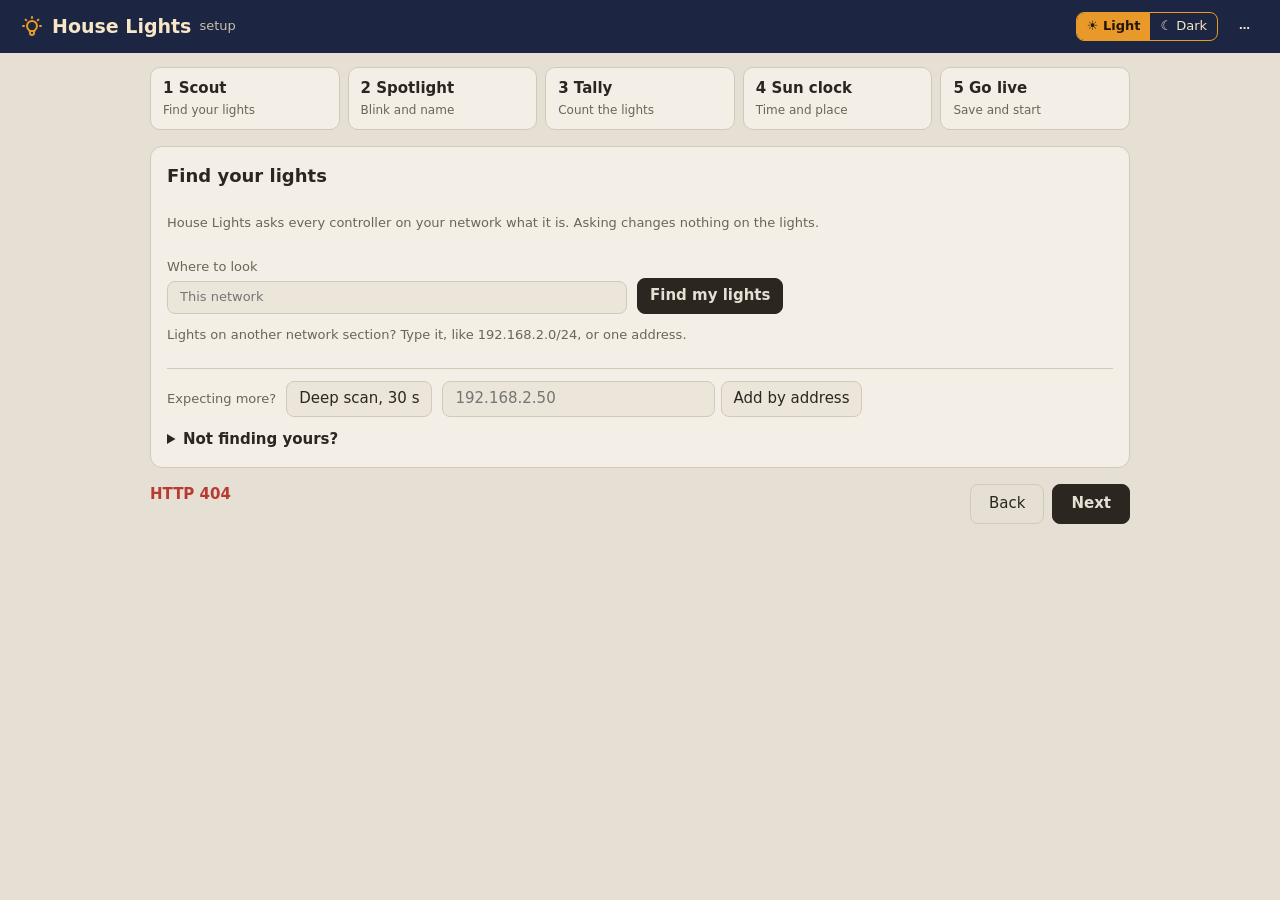
==== commit 2501b104: "US spelling throughout: color, favorites, catalog, gray, license, ... Word swaps in code, pages, tes" ====
--- a/houselights/static/setup.html
+++ b/houselights/static/setup.html
@@ -5,8 +5,8 @@
 <meta name="viewport" content="width=device-width, initial-scale=1, viewport-fit=cover">
 <title>House Lights setup</title>
 <script src="theme-init.js?v=1"></script>
-<link rel="stylesheet" href="style.css?v=27">
-<link rel="stylesheet" href="setup.css?v=13">
+<link rel="stylesheet" href="style.css?v=28">
+<link rel="stylesheet" href="setup.css?v=14">
 <link rel="icon" href="icon.svg" type="image/svg+xml">
 <link rel="icon" href="icon-192.png" sizes="192x192">
 <meta name="theme-color" content="#1c2541">
@@ -156,6 +156,6 @@
     <button id="next" class="primary">Next</button>
   </div>
 </div>
-<script src="setup.js?v=29"></script>
+<script src="setup.js?v=30"></script>
 </body>
 </html>
--- a/houselights/static/style.css
+++ b/houselights/static/style.css
@@ -1,9 +1,9 @@
-/* Light = warm beige, dark = graphite grey; no pure black. Amber means "changes the real lights". */
+/* Light = warm beige, dark = graphite gray; no pure black. Amber means "changes the real lights". */
 :root {
   --bg: #e6e0d4; --panel: #f3efe7; --panel2: #ebe5da; --line: #d2c9b9; --fg: #2b2720; --muted: #6c6457;
   --amber: #e9992a; --amber-ink: #8a4f00; --amber-fill-ink: #23170a; --red: #b83a32; --red-bg: #f6e2dc;
   --green: #2c7f4f; --focus: #2f6fde;
-  /* light strips (Your house, wizard, run panels): almost white here, so colours look natural; night grey on the dark page */
+  /* light strips (Your house, wizard, run panels): almost white here, so colors look natural; night gray on the dark page */
   --night: #fcfbf8; --night-fg: #5a5347; --night-ink: #2b2720; --night-chip: #ece7dd; --night-line: #cfc7b8; --dot-off: #e4dfd5; --dot-edge: rgba(0, 0, 0, .18);
   --dry: #b7791f; --toast: #2b2720; --toast-fg: #f3efe7; --err-bg: #8f2f28;
   --band: #1c2541; --band-fg: #f7e7c6; --tab-on: #fbe7be; --tab-on-ink: #5a3a06; --tab-done: #e2edd6; --tab-done-ink: #2f5410;
@@ -62,7 +62,7 @@
 .key span { display: inline-flex; align-items: center; gap: 6px; }
 .key button { pointer-events: none; }
 
-/* buttons: grey = screen only, amber = changes lights, filled amber = on the lights now, red = stop */
+/* buttons: gray = screen only, amber = changes lights, filled amber = on the lights now, red = stop */
 button, select, input[type=text], input[type=number], input[type=date], input[type=time] {
   font: inherit; color: var(--fg); background: var(--panel2); border: 1px solid var(--line);
   border-radius: 8px; padding: 6px 12px; }
@@ -129,7 +129,7 @@
 .tile-st { font-size: 11px; color: var(--muted); padding: 0 9px 7px; }
 /* Quick Settings: a tile or button that's on keeps its look and gets a thick amber border */
 .tile.on { position: relative; background: var(--panel2); color: var(--fg); border-color: var(--line); }
-/* the theme that's on: a 4 px border on top of its colours and a tick badge, charcoal (dark page: bright yellow) */
+/* the theme that's on: a 4 px border on top of its colors and a tick badge, charcoal (dark page: bright yellow) */
 .tile.on::after { content: ""; position: absolute; inset: 0; border-radius: inherit; pointer-events: none;
   box-shadow: inset 0 0 0 4px var(--pick); }
 .tile.on::before { content: "\2713"; position: absolute; top: 6px; right: 6px; z-index: 1; width: 18px; height: 18px;
--- a/houselights/static/setup.css
+++ b/houselights/static/setup.css
@@ -127,12 +127,12 @@
 .slots button.slot.on { border: 1.5px solid var(--amber); background: var(--tab-on); color: var(--tab-on-ink); font-weight: 600; }
 #n-nav { display: flex; gap: 8px; align-items: center; border-top: 1px solid var(--line); padding-top: 8px; flex-wrap: wrap; }
 
-/* step 3 (Tally): colour answer buttons */
+/* step 3 (Tally): color answer buttons */
 button.swatch::before { content: ""; display: inline-block; width: 12px; height: 12px; border-radius: 3px; margin-right: 6px;
   vertical-align: -1px; background: var(--sw); border: 1px solid var(--line); }
 .n-fields { display: grid; gap: 10px 14px; grid-template-columns: minmax(0, 2fr) minmax(0, 1fr); align-items: end; }
 @media (max-width: 700px) { .n-fields { grid-template-columns: minmax(0, 1fr); } }
-/* inputs inside the grey test box: a shade lighter, so they show */
+/* inputs inside the gray test box: a shade lighter, so they show */
 .testrun input[type=number], .testrun input[type=text], .testrun select { background: var(--panel); border-color: var(--muted); }
 
 /* step 4 (Sun clock): one card each for the time zone, sunrise and sunset, and the mode */
